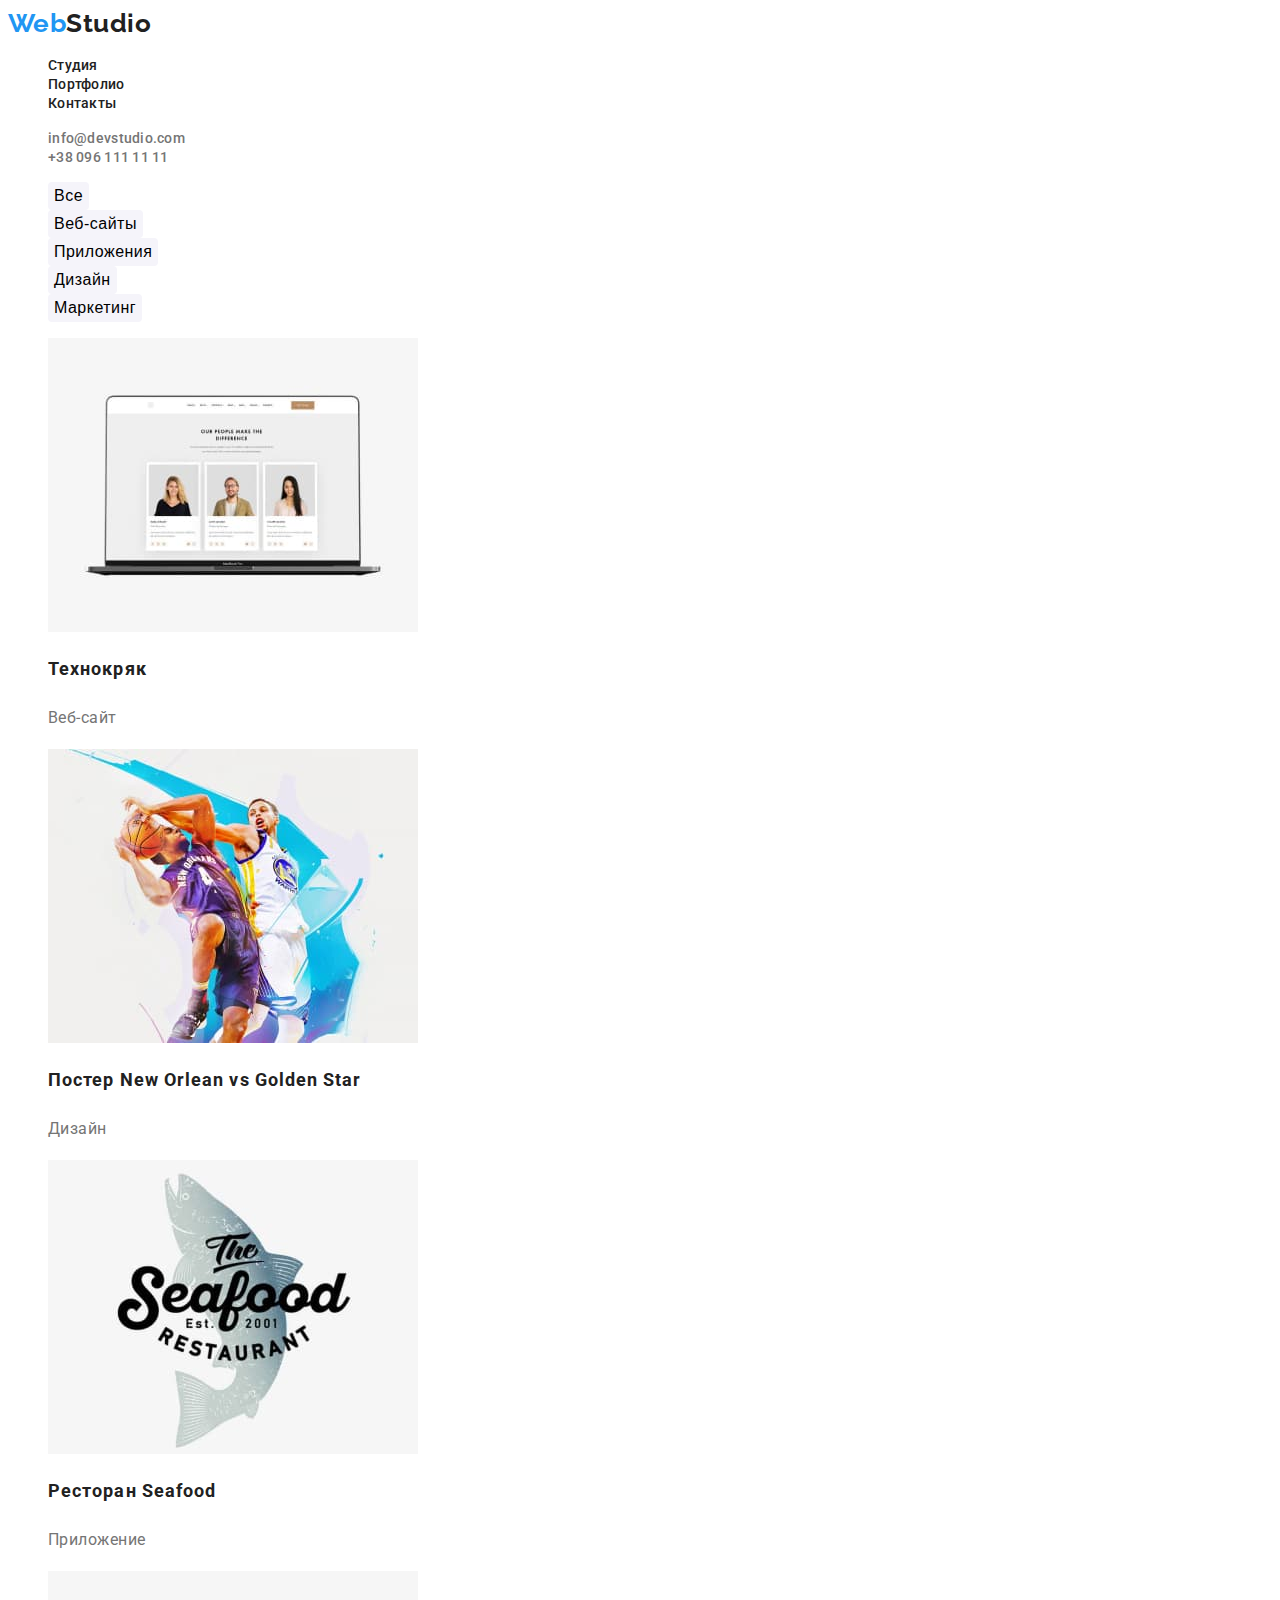
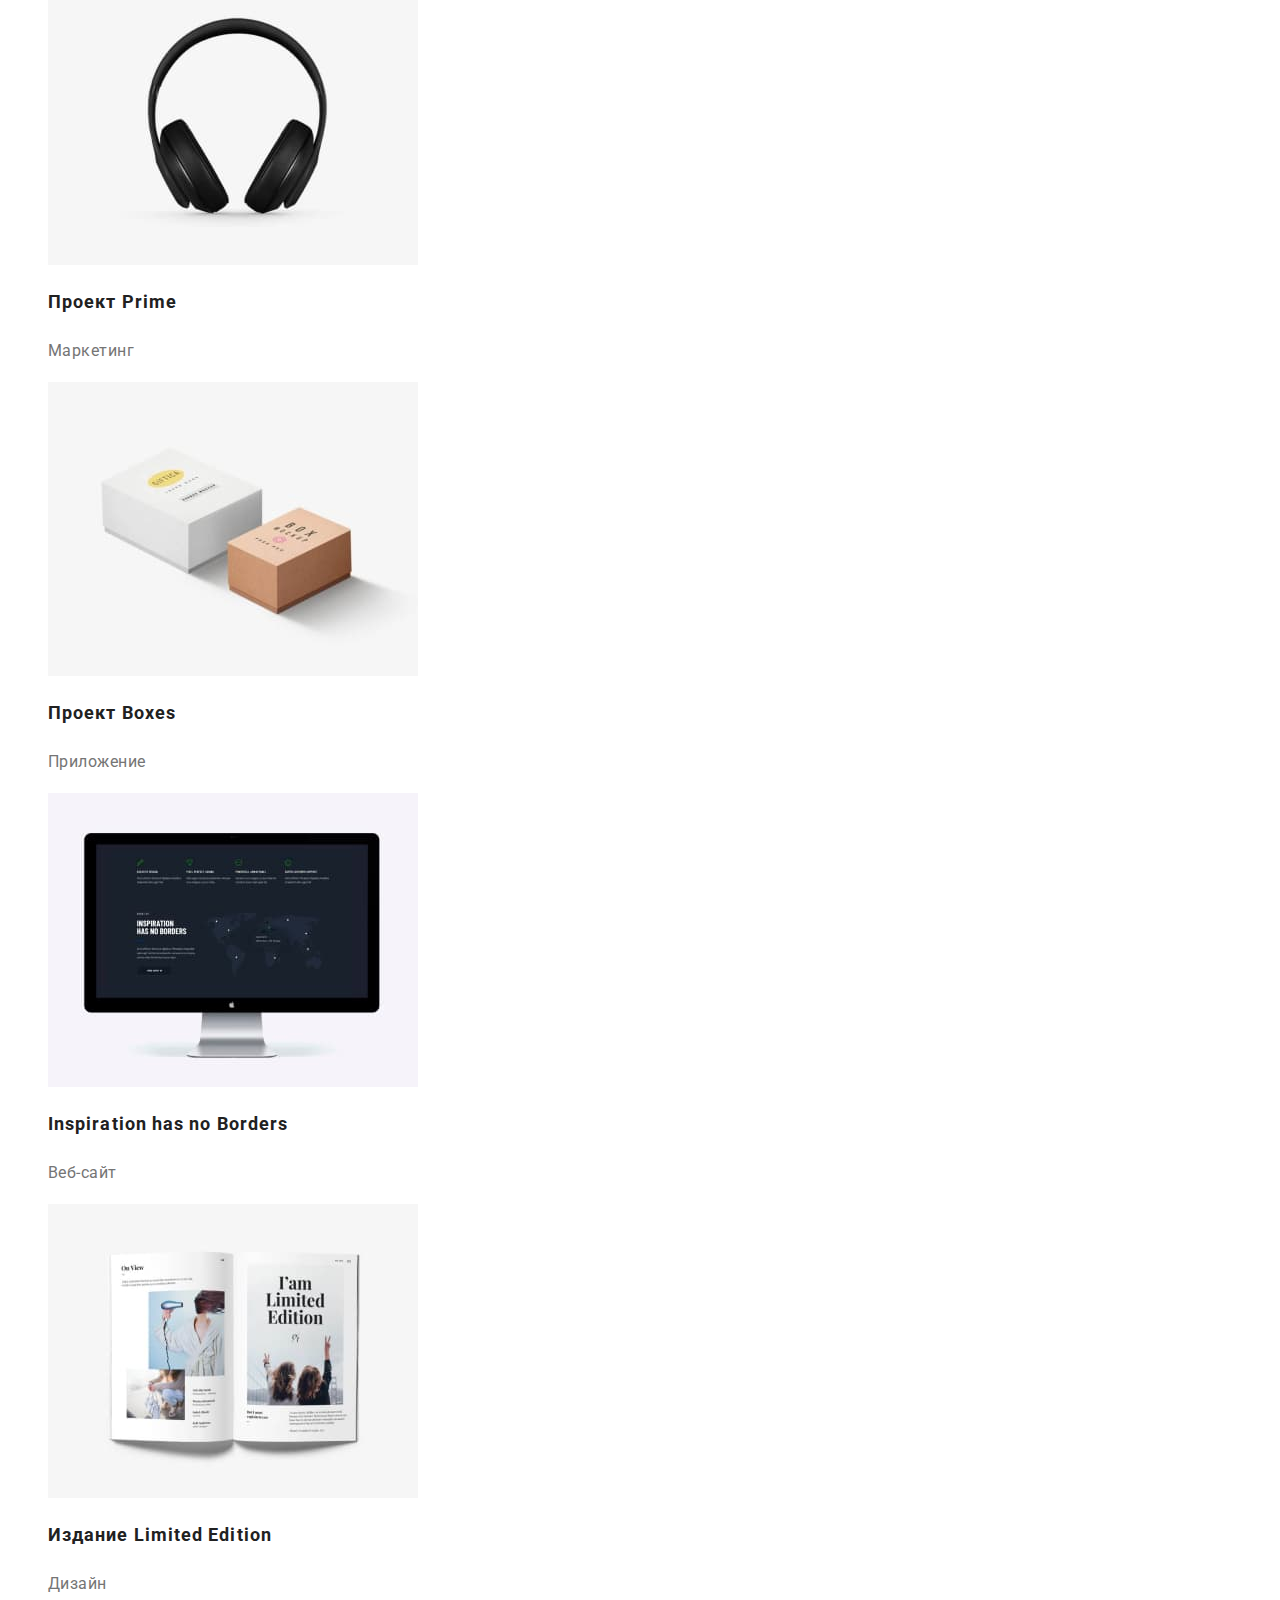
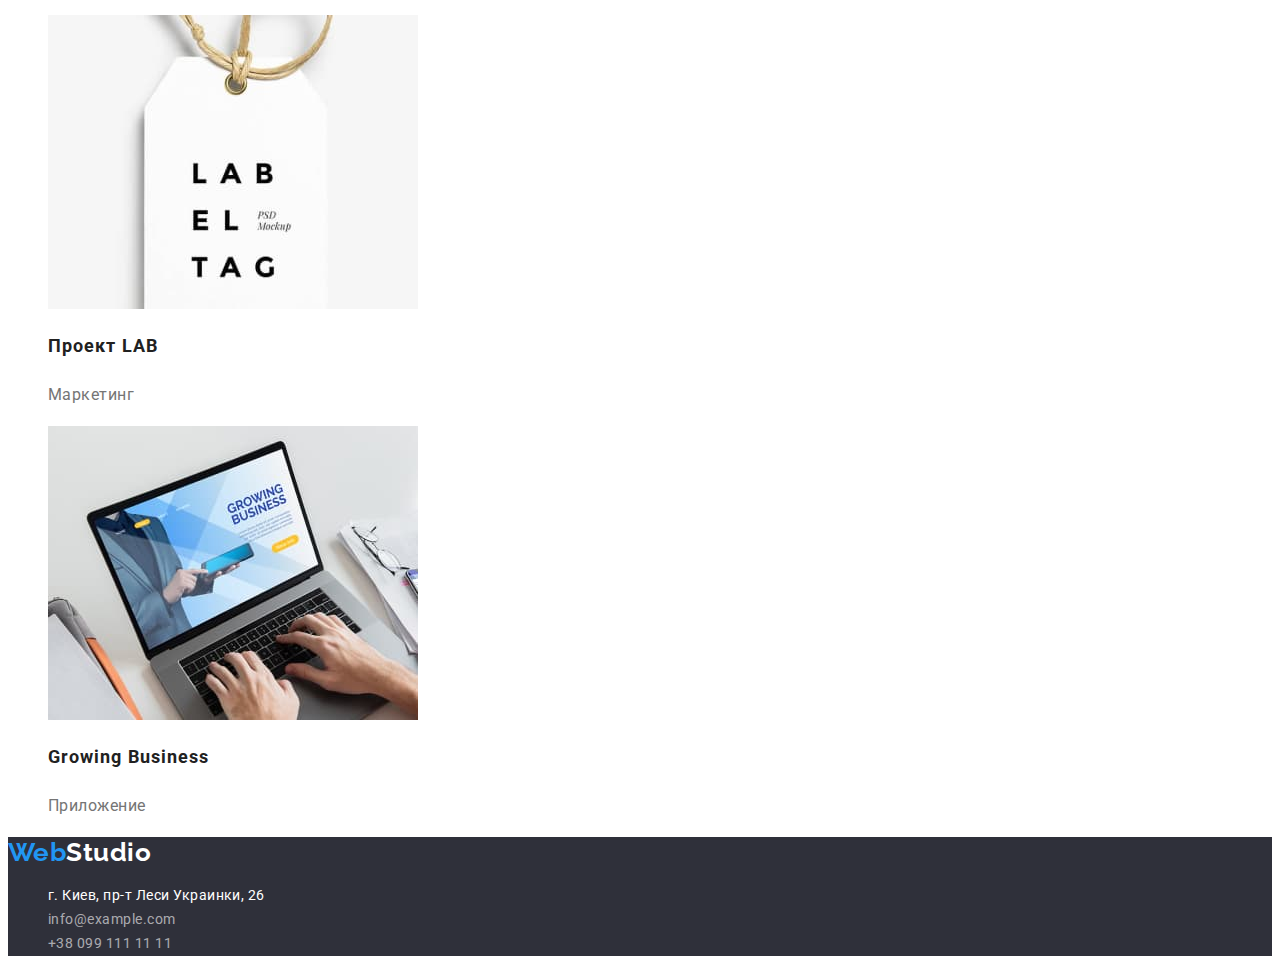
==== portfolio.html @ 59f076fa "Copying hw2" ====
<!DOCTYPE html>
<html lang="ru">
<head>
    <meta charset="UTF-8">
    <meta http-equiv="X-UA-Compatible" content="IE=edge">
    <meta name="viewport" content="width=device-width, initial-scale=1.0">
    <title>Портфолио</title>
    <link rel="stylesheet" href="./css/styles.css" />
    <link href="https://fonts.googleapis.com/css2?family=Raleway:wght@700&family=Roboto:wght@400;500;700&display=swap"
        rel="stylesheet">
</head>
<body>
    <!-- Шапка сайта -->
        <header class="header">
            <nav class="header-navigation">
                <a class="link" lang="en" href="./index.html"><span class="logo">Web</span><span
                        class="logo-black">Studio</span></a>
                <ul class="header-list list">
                    <li>
                        <a class="header-link link" href="./index.html">Студия</a>
                    </li>
                    <li>
                        <a class="header-link link" href="./portfolio.html">Портфолио</a>
                    </li>
                    <li>
                        <a class="header-link link" href="">Контакты</a>
                    </li>
                </ul>
            </nav>
            <ul>
                <li class="list">
                    <a class="header-contacts-link link" href="mailto:info@devstudio.com">info@devstudio.com</a>
                </li>
                <li class="list">
                    <a class="header-contacts-link link" href="tel:+380961111111">+38 096 111 11 11</a>
                </li>
            </ul>
        </header>
    <main>
        <section>
            <!-- Фильтр-кнопки -->
            <ul class="btn-list list">
                <li>
                    <button class="btn-all" type="button">Все</button>
                </li>
                <li>
                    <button class="btn-web" type="button">Веб-сайты</button>
                </li>
                <li>
                    <button class="btn-app" type="button">Приложения</button>
                </li>
                <li>
                    <button class="btn-design" type="button">Дизайн</button>
                </li>
                <li>
                    <button class="btn-marketing" type="button">Маркетинг</button>
                </li>
            </ul>

            <!-- Проекты -->
            <h1 hidden>Проекты</h1>
            <ul class="projects-list list">
                <li>
                    <a class="projects-list-link" href="">
                        <img src="./images/portfolio-1.jpg" alt="Технокряк" width="370">
                        <h2 class="projects-list-name">Технокряк</h2>
                        <p class="projects-list-product">Веб-сайт</p>
                    </a>
                </li>
                <li>
                    <a class="projects-list-link" href="">
                        <img src="./images/portfolio-2.jpg" alt="Постер" width="370">
                        <h2 class="projects-list-name">Постер <span lang="en">New Orlean vs Golden Star</span></h2>
                        <p class="projects-list-product">Дизайн</p>
                    </a>
                </li>
                <li>
                    <a class="projects-list-link" href="">
                        <img src="./images/portfolio-3.jpg" alt="Ресторан" width="370">
                        <h2 class="projects-list-name">Ресторан <span lang="en">Seafood</span></h2>
                        <p class="projects-list-product">Приложение</p>
                    </a>
                </li>
                <li>
                    <a class="projects-list-link" href="">
                        <img src="./images/portfolio-4.jpg" alt="Проект Прайм" width="370">
                        <h2 class="projects-list-name">Проект <span lang="en">Prime</span></h2>
                        <p class="projects-list-product">Маркетинг</p>
                    </a>
                </li>
                <li>
                    <a class="projects-list-link" href="">
                        <img src="./images/portfolio-5.jpg" alt="Проект Boxes" width="370">
                        <h2 class="projects-list-name">Проект <span lang="en">Boxes</span></h2>
                        <p class="projects-list-product">Приложение</p>
                    </a>
                </li>
                <li>
                    <a class="projects-list-link" href="">
                        <img src="./images/portfolio-6.jpg" alt="Вдохновение без границ" width="370">
                        <h2 class="projects-list-name" lang="en">Inspiration has no Borders</h2>
                        <p class="projects-list-product">Веб-сайт</p>
                    </a>
                </li>
                <li>
                    <a class="projects-list-link" href="">
                        <img src="./images/portfolio-7.jpg" alt="Издание" width="370">
                        <h2 class="projects-list-name">Издание <span lang="en">Limited Edition</span></h2>
                        <p class="projects-list-product">Дизайн</p>
                    </a>
                </li>
                <li>
                    <a class="projects-list-link" href="">
                    <img src="./images/portfolio-8.jpg" alt="" width="370">
                    <h2 class="projects-list-name">Проект <span lang="en">LAB</span></h2>
                    <p class="projects-list-product">Маркетинг</p>
                </a>
            </li>
                <li>
                    <a class="projects-list-link" href="">
                        <img src="./images/portfolio-9.jpg" alt="" width="370">
                        <h2 class="projects-list-name" lang="en">Growing Business</h2>
                        <p class="projects-list-product">Приложение</p>
                    </a>
                </li>
            </ul>
        </section>

    </main>
    <!-- Футер -->
    <footer class="footer-section">
        <address>
            <a class="link" lang="en" href="./index.html"><span class="logo">Web</span><span
                    class="logo-white">Studio</span></a>
            <ul class="footer-list list">
                <li><a class="footer-adress link" href="">г. Киев, пр-т Леси Украинки, 26</a></li>
                <li><a class="footer-contacts link" href="mailto:info@example.com">info@example.com</a></li>
                <li><a class="footer-contacts link" href="tel:+380991111111">+38 099 111 11 11</a></li>
            </ul>
        </address>
    </footer>

</body>
</html>
---- css/styles.css ----
:root {
  --primary-text-color: #212121;
  --secondary-text-color: #757575;
  --primary-white-color: #ffffff;
  --accent-color: #2196f3;
  --background-color: #2f303a;
  --background-secondary-color: #F5F4FA;
}

body {
  font-family: Roboto, sans-serif; Raleway, sans-serif;
  background-color: var(--primary-white-color);
  letter-spacing: 0.03em;
}

/* Шапка сайта */

.header-link {
  font-style: normal;
  font-weight: 500;
  font-size: 14px;
  line-height: 1.14;
  letter-spacing: 0.02em;
  color: var(--primary-text-color);
}

/* Логотип */
.logo {
  font-family: Raleway;
  font-style: normal;
  font-weight: bold;
  font-size: 26px;
  line-height: 1.19;
    color: var(--accent-color);
}

.logo-black {
  font-family: Raleway;
  font-style: normal;
  font-weight: bold;
  font-size: 26px;
  line-height: 1.19;
    color: var(--primary-text-color);
}
.logo-white {
font-family: Raleway;
font-style: normal;
font-weight: bold;
font-size: 26px;
line-height: 1.19;
color: var(--primary-white-color)
}

.logo-black:hover,
.logo-black:focus,
.logo-white:hover,
.logo-white:focus {
  color: var(--accent-color);
}

.list {
  list-style: none;
}

.link {
  text-decoration: none;
}

.header-contacts-link {
  font-family: Roboto;
  font-style: normal;
  font-weight: 500;
  font-size: 14px;
  line-height: 1.14;
  letter-spacing: 0.02em;
  color: var(--secondary-text-color);
}

.header-link:hover {
  color: var(--accent-color);
}

.header-link:focus {
  color: var(--accent-color);
}

/* Герой */
.hero {
  background-color: var(--background-color);
}

.hero-title {
  font-family: Roboto;
  font-style: normal;
  font-weight: 900;
  font-size: 44px;
  line-height: 1.36;
  text-align: center;
  letter-spacing: 0.06em;
  text-transform: uppercase;
  color: var(--primary-white-color);
}

.hero-btn {
  font-family: Roboto;
  font-style: normal;
  font-weight: bold;
  font-size: 16px;
  line-height: 30px;
  display: flex;
  align-items: center;
  text-align: center;
  letter-spacing: 0.06em;
  border-radius: 4px;
  color: var(--primary-white-color);
  background-color: var(--accent-color);
  cursor: pointer;
  border: none;
}

/* Преимущества */
.features-title {
font-weight: bold;
font-size: 14px;
line-height: 1.14;
text-transform: uppercase;
color: var(--primary-text-color);
}

.features-text {
font-size: 14px;
line-height: 1.71;
color: var(--secondary-text-color);
}

/* Услуги */
.services-title {
font-weight: bold;
font-size: 36px;
line-height: 1.17;
text-align: center;
color: var(--primary-text-color);
}

/* Команда */
.team-section {
  background-color: var(--background-secondary-color)
}

.team-title {
font-weight: bold;
font-size: 36px;
line-height: 1.16x;
color: var(--primary-text-color);
}

.team-name {
font-style: normal;
font-weight: 500;
font-size: 16px;
line-height: 1.19;
text-align: center;
color: var(--primary-text-color);
}

.team-position {
font-weight: normal;
font-size: 16px;
line-height: 1.19;
text-align: center;
color: var(--secondary-text-color);
}

/* Футер */
.footer-section {
  background-color: var(--background-color);
}
.footer-adress {
font-style: normal;
font-size: 14px;
line-height: 1.71;
color: var(--primary-white-color);
}

.footer-contacts {
font-style: normal;
font-size: 14px;
line-height: 1.71;
color: rgba(255, 255, 255, 0.6);
}

/* ----------------------Страница Портфолио------------------ */

/* Фильтр-кнопки */
.btn-all,
.btn-web,
.btn-app,
.btn-design,
.btn-marketing {
font-style: normal;
font-weight: 500;
font-size: 16px;
line-height: 26px;
text-align: center;
letter-spacing: 0.03em;
border-radius: 4px;
color: -var(--primary-text-color);
background-color: var(--background-secondary-color);
border: none;
cursor: pointer;
}

.btn-all:hover,
.btn-all:focus,
.btn-web:hover,
.btn-web:focus,
.btn-app:hover,
.btn-app:focus,
.btn-design:hover,
.btn-design:focus,
.btn-marketing:hover,
.btn-marketing:focus {
  color: var(--primary-white-color);
  background-color: var(--accent-color);
}

/* Проекты */
.projects-list-link {
  text-decoration: none;
}

.projects-list-name {
font-style: normal;
font-weight: bold;
font-size: 18px;
line-height: 2;
letter-spacing: 0.06em;
color: var(--primary-text-color);
}

.projects-list-product {
font-style: normal;
font-weight: normal;
font-size: 16px;
line-height: 1.88;
letter-spacing: 0.03em;
color: var(--secondary-text-color);
}
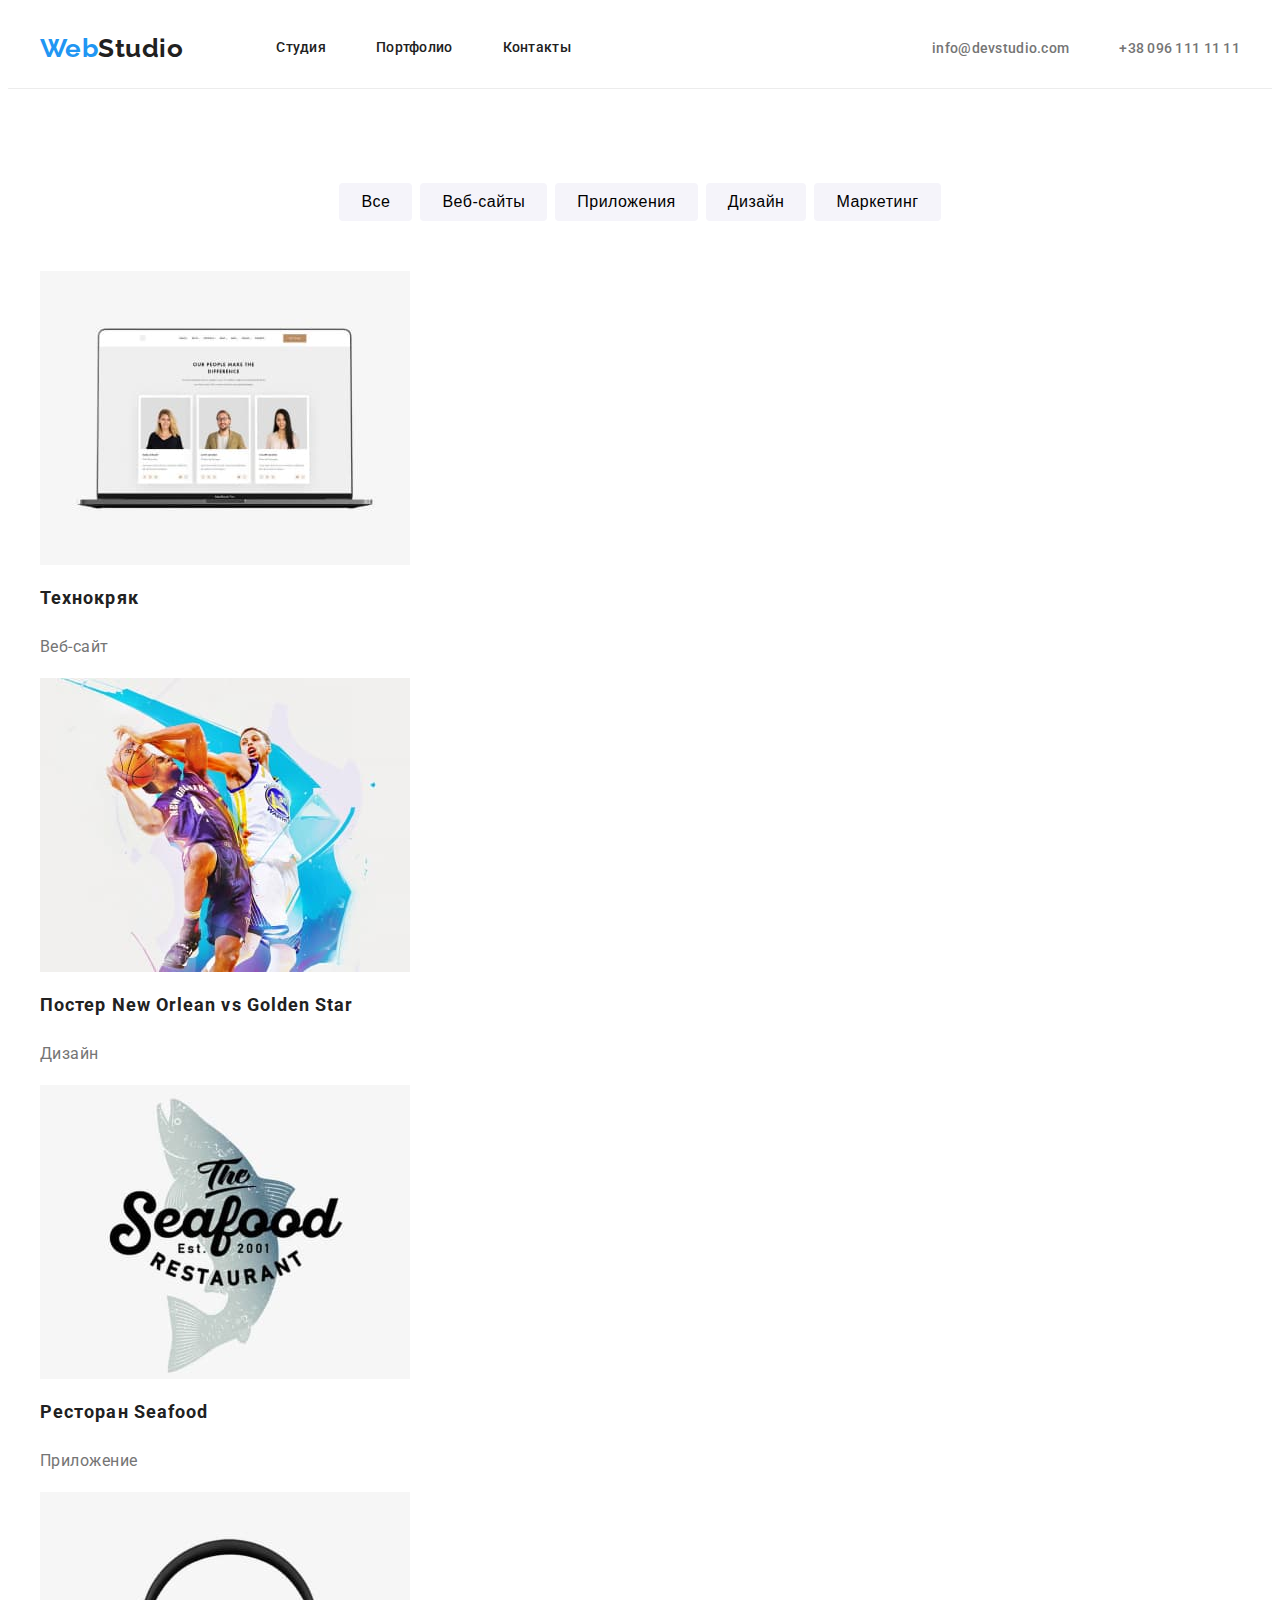
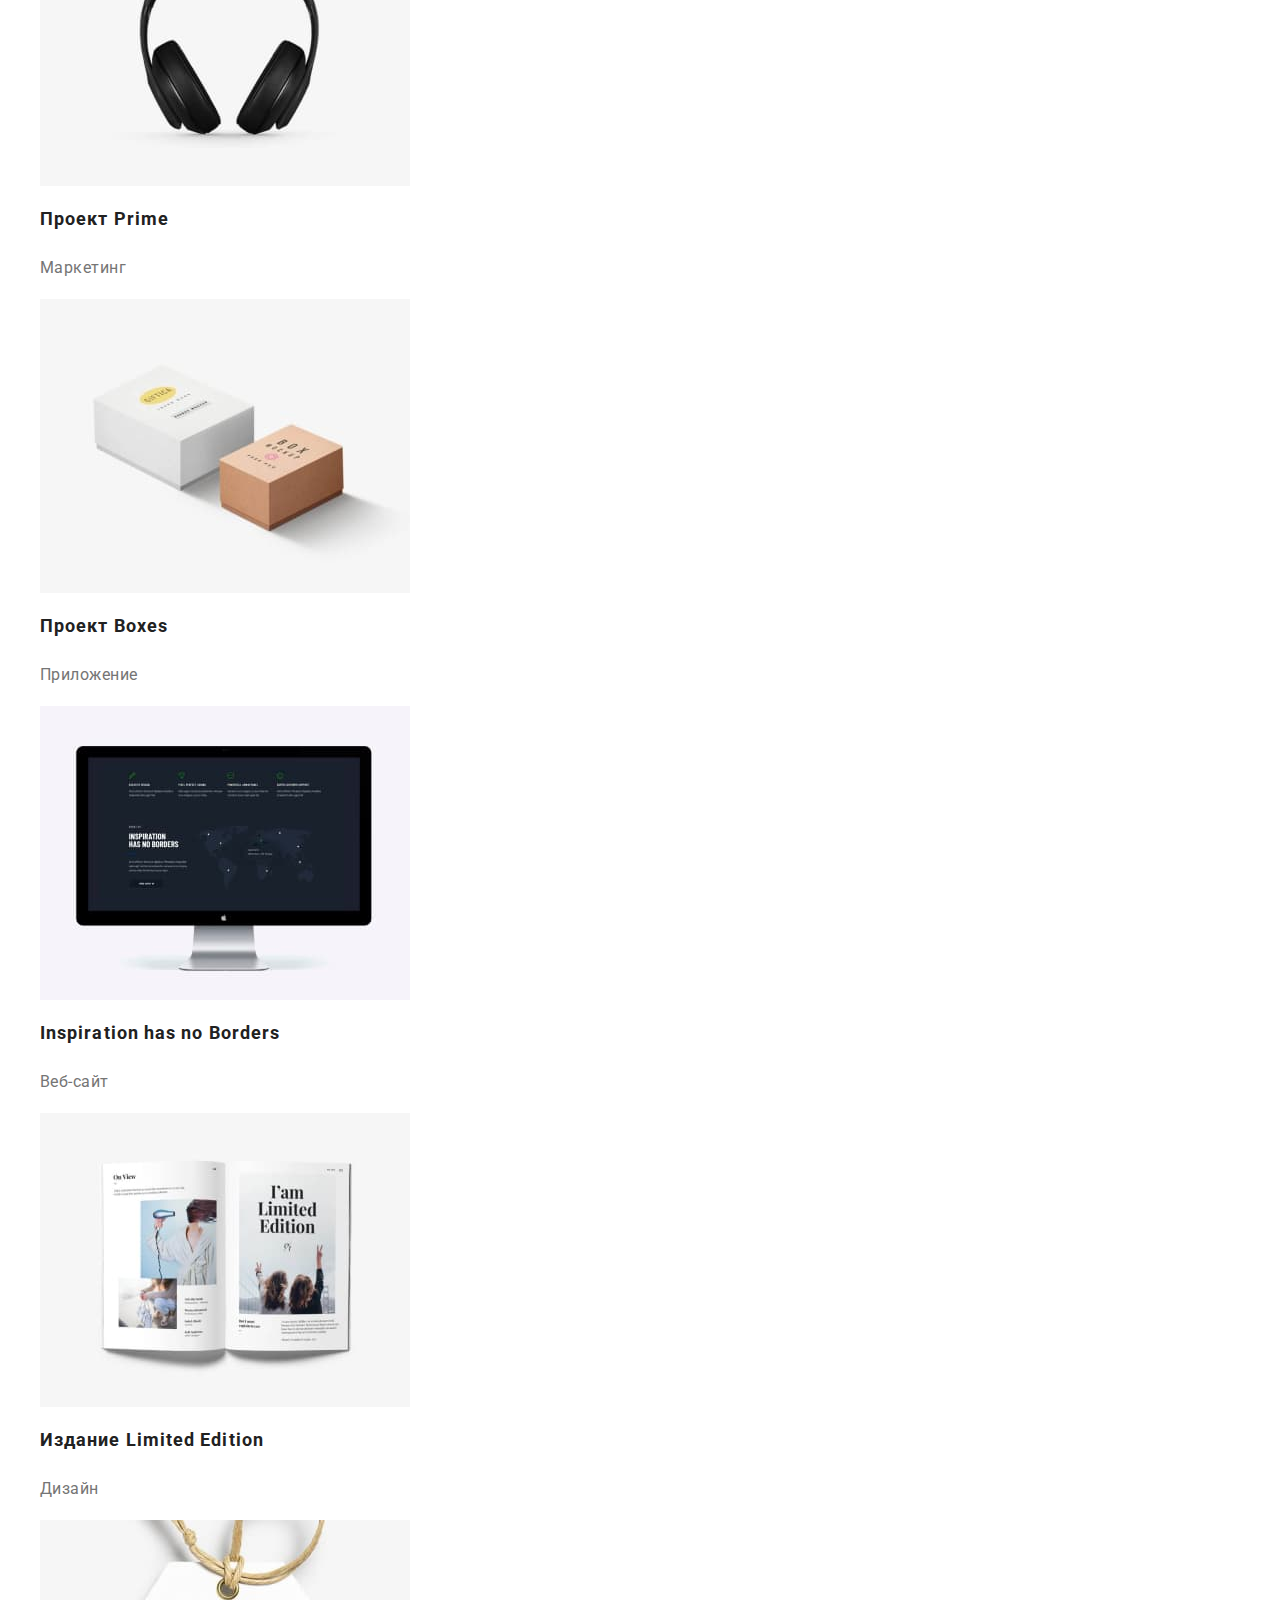
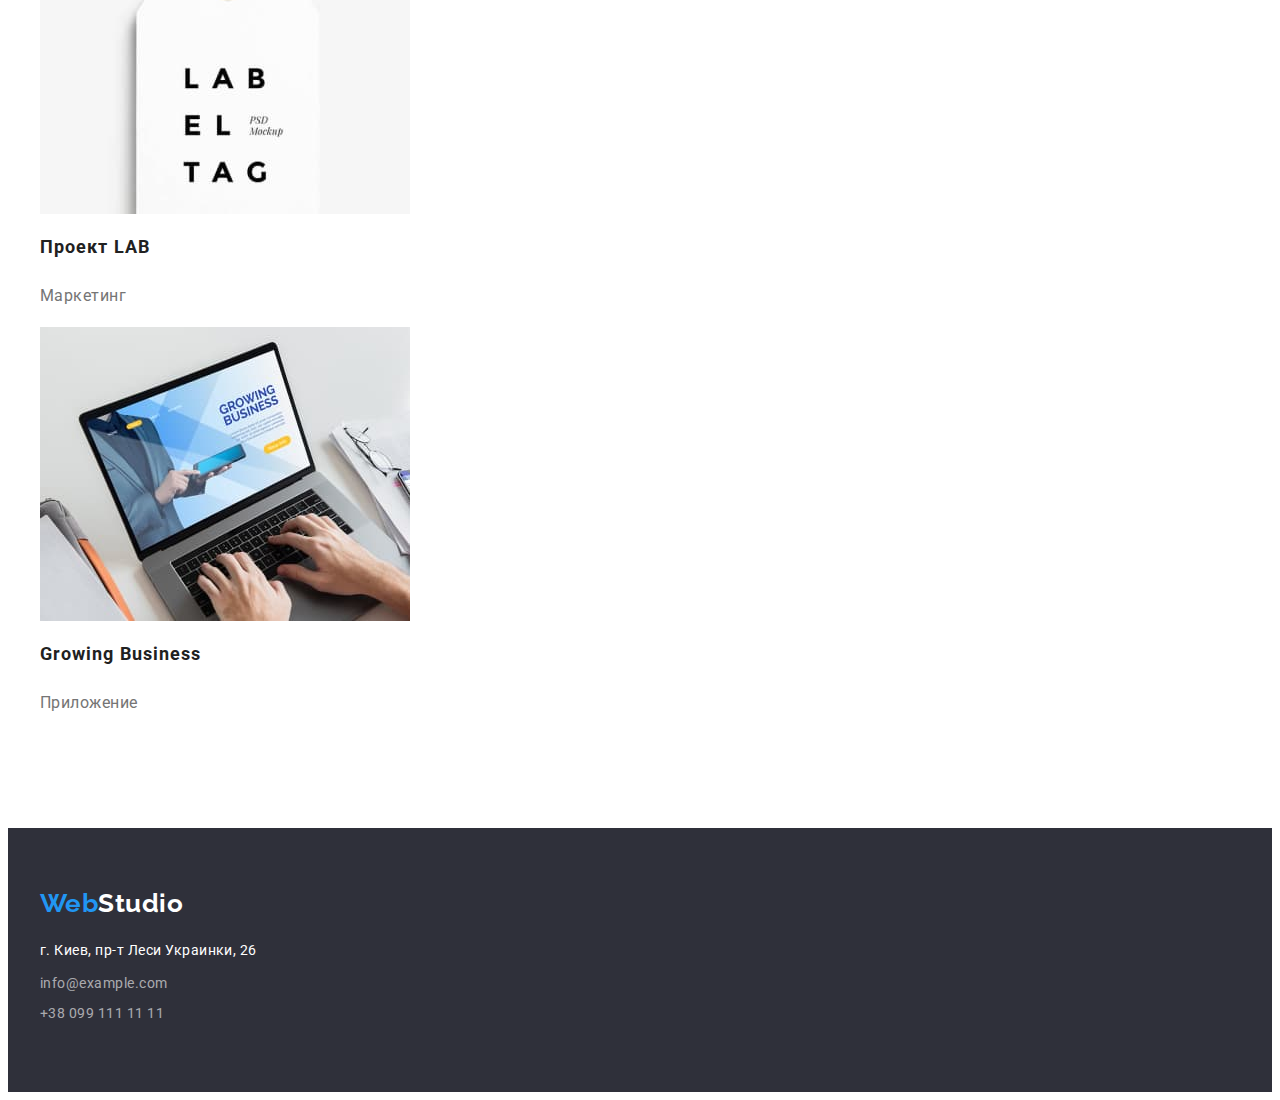
==== commit f776daa6: "btn-done" ====
--- a/portfolio.html
+++ b/portfolio.html
@@ -5,57 +5,69 @@
     <meta http-equiv="X-UA-Compatible" content="IE=edge">
     <meta name="viewport" content="width=device-width, initial-scale=1.0">
     <title>Портфолио</title>
-    <link rel="stylesheet" href="./css/styles.css" />
     <link href="https://fonts.googleapis.com/css2?family=Raleway:wght@700&family=Roboto:wght@400;500;700&display=swap"
         rel="stylesheet">
+    <link rel="stylesheet" href="https://cdnjs.cloudflare.com/ajax/libs/modern-normalize/1.1.0/modern-normalize.min.css"
+        integrity="sha512-wpPYUAdjBVSE4KJnH1VR1HeZfpl1ub8YT/NKx4PuQ5NmX2tKuGu6U/JRp5y+Y8XG2tV+wKQpNHVUX03MfMFn9Q=="
+        crossorigin="anonymous" referrerpolicy="no-referrer" />
+    <link rel="stylesheet" href="./css/styles.css" />
 </head>
 <body>
+
     <!-- Шапка сайта -->
+
         <header class="header">
-            <nav class="header-navigation">
-                <a class="link" lang="en" href="./index.html"><span class="logo">Web</span><span
-                        class="logo-black">Studio</span></a>
-                <ul class="header-list list">
-                    <li>
-                        <a class="header-link link" href="./index.html">Студия</a>
+            <div class="container header-container">
+                <nav class="header-navigation">
+                    <a class="link" lang="en" href="./index.html"><span class="logo">Web</span><span
+                            class="logo-black">Studio</span></a>
+                    <ul class="header-list list">
+                        <li class="header-item">
+                            <a class="header-link link" href="./index.html">Студия</a>
+                        </li>
+                        <li class="header-item">
+                            <a class="header-link link" href="./portfolio.html">Портфолио</a>
+                        </li>
+                        <li class="header-item">
+                            <a class="header-link link" href="">Контакты</a>
+                        </li>
+                    </ul>
+                </nav>
+                <ul class="header-contacts-container">
+                    <li class="header-contacts-item list">
+                        <a class="header-contacts-link link" href="mailto:info@devstudio.com">info@devstudio.com</a>
                     </li>
-                    <li>
-                        <a class="header-link link" href="./portfolio.html">Портфолио</a>
-                    </li>
-                    <li>
-                        <a class="header-link link" href="">Контакты</a>
+                    <li class="header-contacts-item list">
+                        <a class="header-contacts-link link" href="tel:+380961111111">+38 096 111 11 11</a>
                     </li>
                 </ul>
-            </nav>
-            <ul>
-                <li class="list">
-                    <a class="header-contacts-link link" href="mailto:info@devstudio.com">info@devstudio.com</a>
-                </li>
-                <li class="list">
-                    <a class="header-contacts-link link" href="tel:+380961111111">+38 096 111 11 11</a>
-                </li>
-            </ul>
+            </div>
         </header>
+
     <main>
         <section>
+
             <!-- Фильтр-кнопки -->
+
+            <div class="container btn-projects-section">
             <ul class="btn-list list">
-                <li>
+                <li class="btn-item">
                     <button class="btn-all" type="button">Все</button>
                 </li>
-                <li>
+                <li class="btn-item">
                     <button class="btn-web" type="button">Веб-сайты</button>
                 </li>
-                <li>
+                <li class="btn-item">
                     <button class="btn-app" type="button">Приложения</button>
                 </li>
-                <li>
+                <li class="btn-item">
                     <button class="btn-design" type="button">Дизайн</button>
                 </li>
-                <li>
+                <li class="btn-item">
                     <button class="btn-marketing" type="button">Маркетинг</button>
                 </li>
             </ul>
+            
 
             <!-- Проекты -->
             <h1 hidden>Проекты</h1>
@@ -124,21 +136,29 @@
                     </a>
                 </li>
             </ul>
+
+            </div>
         </section>
 
     </main>
-    <!-- Футер -->
-    <footer class="footer-section">
-        <address>
-            <a class="link" lang="en" href="./index.html"><span class="logo">Web</span><span
-                    class="logo-white">Studio</span></a>
+
+<!-- Футер -->
+
+<footer class="footer-section">
+    <address>
+        <div class="container">
+            <div class="footer-logo">
+                <a class="link" lang="en" href="./index.html"><span class="logo">Web</span><span
+                        class="logo-white">Studio</span></a>
+            </div>
             <ul class="footer-list list">
                 <li><a class="footer-adress link" href="">г. Киев, пр-т Леси Украинки, 26</a></li>
                 <li><a class="footer-contacts link" href="mailto:info@example.com">info@example.com</a></li>
                 <li><a class="footer-contacts link" href="tel:+380991111111">+38 099 111 11 11</a></li>
             </ul>
-        </address>
-    </footer>
+        </div>
+    </address>
+</footer>
 
 </body>
 </html>--- a/css/styles.css
+++ b/css/styles.css
@@ -5,6 +5,27 @@
   --accent-color: #2196f3;
   --background-color: #2f303a;
   --background-secondary-color: #F5F4FA;
+  --card-set-gap: 30px;
+}
+
+
+/* ------------------Утилиты-------------------- */
+
+p,
+h1,
+h2,
+h3,
+{
+  margin: 0;
+}
+
+ul {
+    margin: 0;
+    padding-left: 0;
+}
+
+img {
+    display: block;
 }
 
 body {
@@ -13,19 +34,84 @@
   letter-spacing: 0.03em;
 }
 
-/* Шапка сайта */
+
+.container {
+  width: 1200px;
+  margin: 0 auto;
+  padding-left: 15px;
+  padding-right: 15px;
+  }
+
+
+
+/* --------------------------Шапка сайта----------------------- */
+
+.header {
+  border-bottom-width: 1px;
+  border-bottom-style: solid;
+  border-block-color: #ECECEC;
+}
+
+.header-container {
+  display: flex;
+  align-items: center;
+}
+
+
+.header-list {
+  display: flex;
+  align-items: center;
+}
+
+.header-item:not(:last-child) {
+margin-right: 50px;
+}
+
+.header-navigation {
+  display: flex;
+  align-items: center;
+}
+
+
+.header-contacts-container {
+  display: flex;
+    margin-left: auto;
+  }
+
+.header-contacts-item:not(:last-child) {
+margin-right: 50px;
+}
+
+
 
 .header-link {
+  display: block;
   font-style: normal;
   font-weight: 500;
   font-size: 14px;
   line-height: 1.14;
   letter-spacing: 0.02em;
   color: var(--primary-text-color);
-}
+  padding-top: 32px;
+  padding-bottom: 32px;
+}
+
+.header-contacts-link {
+  font-family: Roboto;
+  font-style: normal;
+  font-weight: 500;
+  font-size: 14px;
+  line-height: 1.14;
+  letter-spacing: 0.02em;
+  color: var(--secondary-text-color);
+}
+
+
 
 /* Логотип */
+
 .logo {
+  
   font-family: Raleway;
   font-style: normal;
   font-weight: bold;
@@ -35,6 +121,7 @@
 }
 
 .logo-black {
+  margin-right: 93px;
   font-family: Raleway;
   font-style: normal;
   font-weight: bold;
@@ -66,15 +153,6 @@
   text-decoration: none;
 }
 
-.header-contacts-link {
-  font-family: Roboto;
-  font-style: normal;
-  font-weight: 500;
-  font-size: 14px;
-  line-height: 1.14;
-  letter-spacing: 0.02em;
-  color: var(--secondary-text-color);
-}
 
 .header-link:hover {
   color: var(--accent-color);
@@ -84,9 +162,21 @@
   color: var(--accent-color);
 }
 
-/* Герой */
+
+/* ----------------------Герой--------------------- */
+
 .hero {
+  display: flex;
   background-color: var(--background-color);
+  height: 600px;
+  align-items: center;
+}
+
+.hero-container {
+ text-align: center;
+ padding: 200px 0;
+ max-width: 696px;
+
 }
 
 .hero-title {
@@ -99,6 +189,8 @@
   letter-spacing: 0.06em;
   text-transform: uppercase;
   color: var(--primary-white-color);
+  margin-top: 0;
+  margin-bottom: 30px;
 }
 
 .hero-btn {
@@ -116,10 +208,27 @@
   background-color: var(--accent-color);
   cursor: pointer;
   border: none;
-}
-
-/* Преимущества */
+  display: inline-block;
+  min-width: 200px;
+  padding: 10px 32px;
+
+}
+
+
+/* -------------------Преимущества---------------- */
+
+.features-section {
+padding-top: 94px;
+padding-bottom: 94px;
+}
+
+.features-list {
+  display: flex;
+}
+
 .features-title {
+margin-top: 0;
+margin-bottom: 10px;
 font-weight: bold;
 font-size: 14px;
 line-height: 1.14;
@@ -128,33 +237,97 @@
 }
 
 .features-text {
+margin-top: 0;
+margin-bottom: 0;
 font-size: 14px;
 line-height: 1.71;
 color: var(--secondary-text-color);
 }
 
+.features-list > .features-list-container {
+flex-basis: calc(100% / 4 - var(--card-set-gap));
+margin-right: var(--card-set-gap);
+}
+
+.features-list-container:not(:nth-last-child) {
+  margin-right: var(--card-set-gap);
+}
+
 /* Услуги */
-.services-title {
+
+img {
+  display: block;
+  max-width: 100%;
+  height: auto;
+}
+
+.services-section {
+  padding-bottom: 94px;
+}
+
+.services-title, 
+.team-title {
+margin-top: 0;
+margin-bottom: 50px;
 font-weight: bold;
 font-size: 36px;
 line-height: 1.17;
 text-align: center;
-color: var(--primary-text-color);
-}
-
-/* Команда */
+}
+
+.services-list {
+  display: flex;
+}
+
+.services-list-item {
+flex-basis: calc(100% / 3) ;  
+}
+
+.services-list-item:not(:last-child) {
+margin-right: var(--card-set-gap);
+}
+
+
+/* ------------------------Команда----------------------- */
+
 .team-section {
-  background-color: var(--background-secondary-color)
-}
-
-.team-title {
+  background-color: var(--background-secondary-color);
+  padding-top: 94px;
+  padding-bottom: 94px;
+}
+
+/* .team-title {
+margin-top: 0;
+margin-bottom: 50px;
 font-weight: bold;
 font-size: 36px;
-line-height: 1.16x;
-color: var(--primary-text-color);
+line-height: 1.17;
+text-align: center;
+} */
+
+.team-list-section {
+display: flex;
+margin-right: calc(-1 * var(--card-set-gap))
+}
+
+.team-list-item {
+  flex-basis: calc(100% / 4 - var(--card-set-gap));
+  margin-right: var(--card-set-gap);
+}
+
+.team-card {
+  background-color: var(--primary-white-color);
+  box-shadow: 0px 1px 3px rgba(0, 0, 0, 0.12), 0px 1px 1px rgba(0, 0, 0, 0.14), 0px 2px 1px rgba(0, 0, 0, 0.2);
+  border-radius: 0px 0px 4px 4px;
+}
+
+.team-card-content {
+  padding: 30px 0;
 }
 
 .team-name {
+margin-top: 0;
+margin-bottom: 10px;  
 font-style: normal;
 font-weight: 500;
 font-size: 16px;
@@ -164,6 +337,8 @@
 }
 
 .team-position {
+margin-top: 0;
+margin-bottom: 0;
 font-weight: normal;
 font-size: 16px;
 line-height: 1.19;
@@ -171,27 +346,57 @@
 color: var(--secondary-text-color);
 }
 
-/* Футер */
+
+/* --------------------Футер-------------------------- */
+
+
 .footer-section {
-  background-color: var(--background-color);
-}
+padding-top: 60px;
+padding-bottom: 60px;
+background-color: var(--background-color);
+}
+
+.footer-logo {
+margin-bottom: 20px;
+}
+
 .footer-adress {
+display: block;
 font-style: normal;
 font-size: 14px;
 line-height: 1.71;
 color: var(--primary-white-color);
+margin-bottom: 9px;
 }
 
 .footer-contacts {
+display: block;
 font-style: normal;
 font-size: 14px;
 line-height: 1.71;
 color: rgba(255, 255, 255, 0.6);
+margin-bottom: 6px;
 }
 
 /* ----------------------Страница Портфолио------------------ */
 
 /* Фильтр-кнопки */
+
+.btn-projects-section {
+  padding-top: 94px;
+  padding-bottom: 94px;
+}
+
+.btn-list {
+  display: flex;
+  justify-content: center;
+  margin-bottom: 50px;
+}
+
+.btn-item:not(:last-child) {
+  margin-right: 8px;
+}
+
 .btn-all,
 .btn-web,
 .btn-app,
@@ -200,7 +405,7 @@
 font-style: normal;
 font-weight: 500;
 font-size: 16px;
-line-height: 26px;
+line-height: 1.63;
 text-align: center;
 letter-spacing: 0.03em;
 border-radius: 4px;
@@ -208,6 +413,8 @@
 background-color: var(--background-secondary-color);
 border: none;
 cursor: pointer;
+padding: 6px 22px;
+min-width: 73px;
 }
 
 .btn-all:hover,
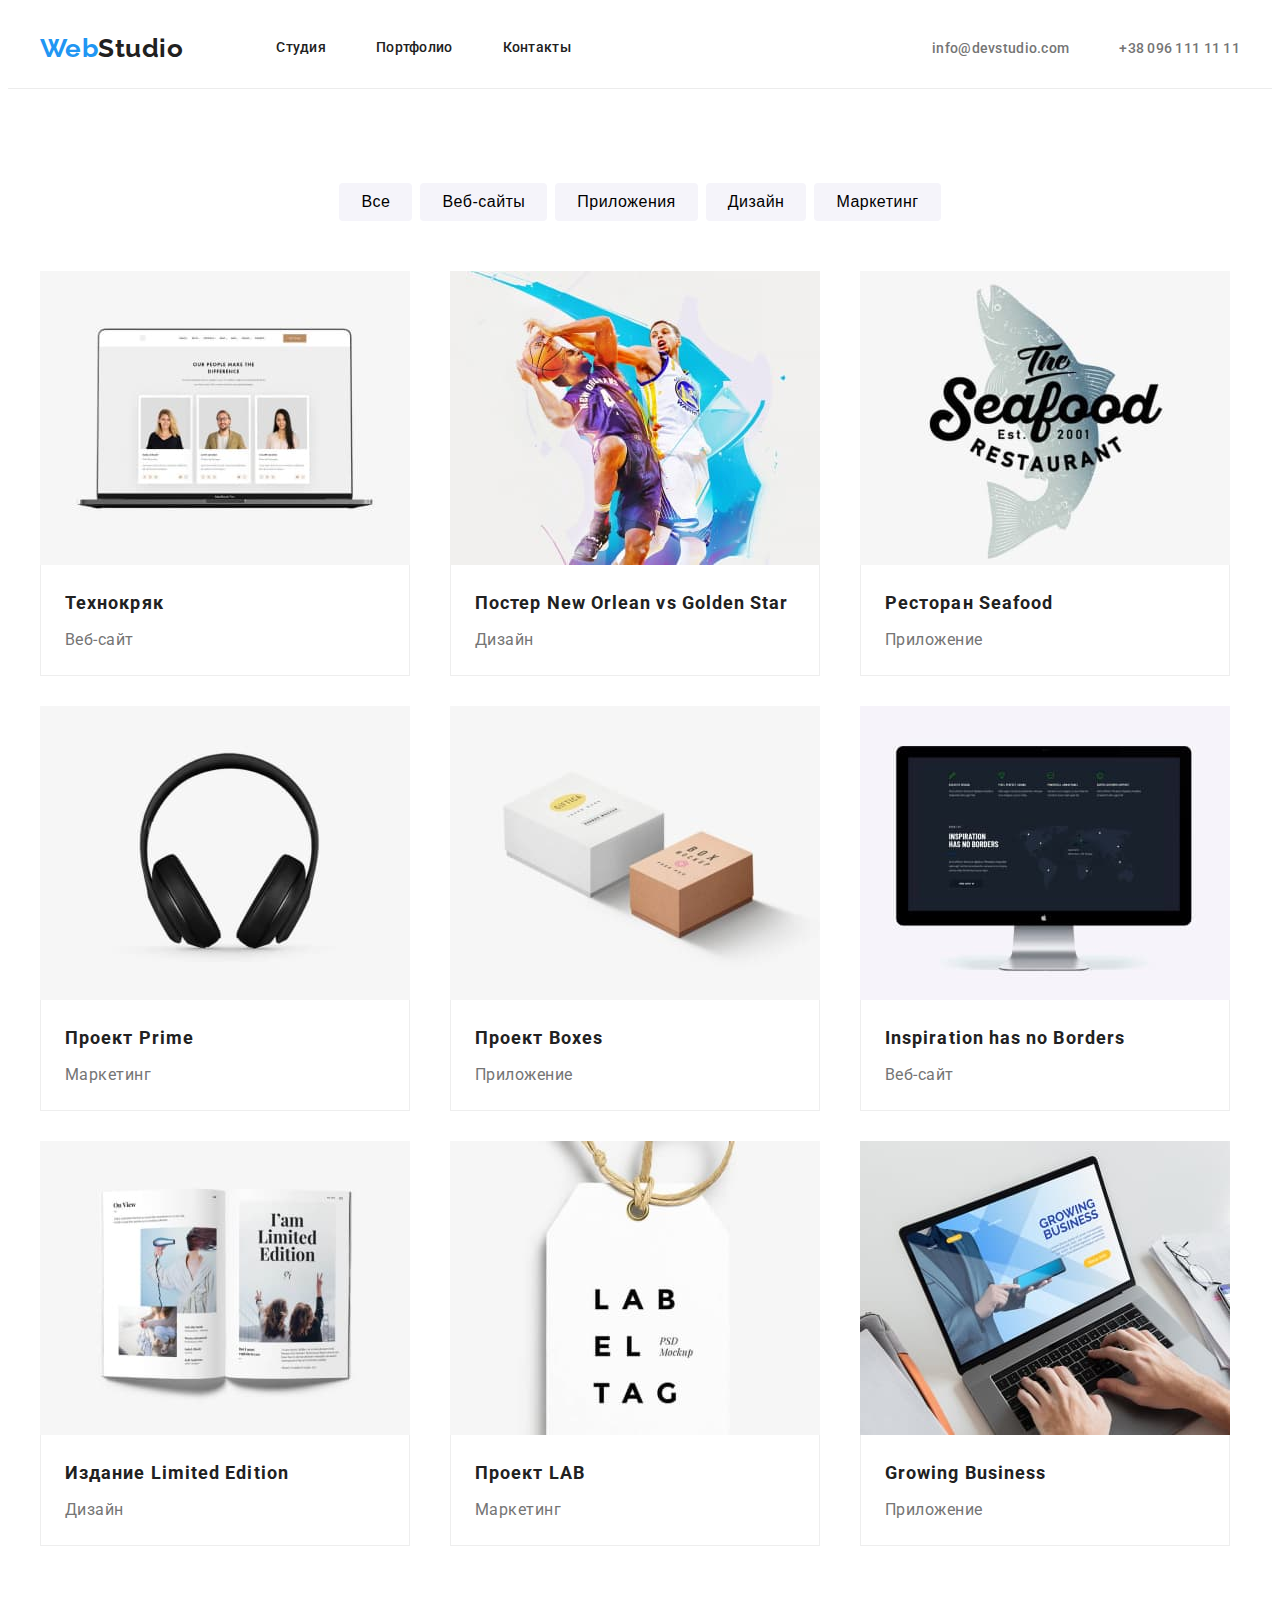
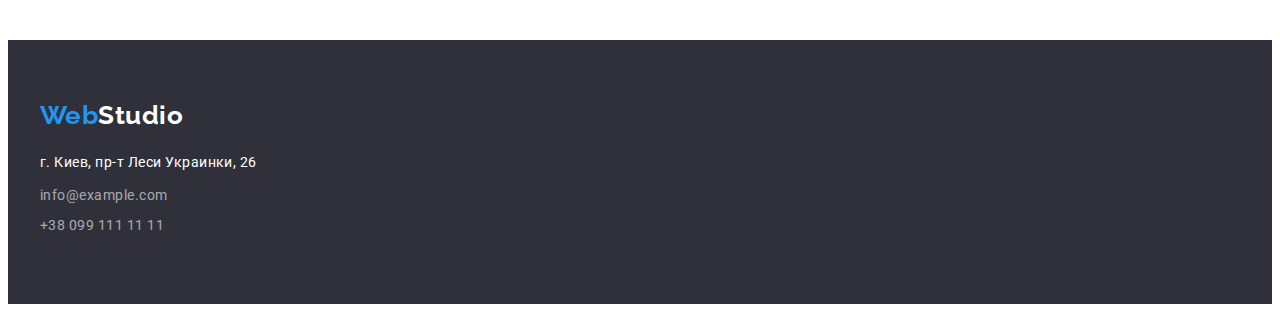
==== commit 425af29c: "projects-cards-done" ====
--- a/portfolio.html
+++ b/portfolio.html
@@ -72,68 +72,104 @@
             <!-- Проекты -->
             <h1 hidden>Проекты</h1>
             <ul class="projects-list list">
-                <li>
+                <li class="projects-item">
+                    <div class="projects-card">
                     <a class="projects-list-link" href="">
                         <img src="./images/portfolio-1.jpg" alt="Технокряк" width="370">
+                        <div class="projects-name">
                         <h2 class="projects-list-name">Технокряк</h2>
                         <p class="projects-list-product">Веб-сайт</p>
-                    </a>
-                </li>
-                <li>
+                    </div>
+                    </a>
+                    </div>
+                </li>
+                <li class="projects-item">
+                    <div class="projects-card">
                     <a class="projects-list-link" href="">
                         <img src="./images/portfolio-2.jpg" alt="Постер" width="370">
+                        <div class="projects-name">
                         <h2 class="projects-list-name">Постер <span lang="en">New Orlean vs Golden Star</span></h2>
                         <p class="projects-list-product">Дизайн</p>
-                    </a>
-                </li>
-                <li>
+                    </div>
+                    </a>
+                    </div>
+                </li>
+                <li class="projects-item">
+                    <div class="projects-card">
                     <a class="projects-list-link" href="">
                         <img src="./images/portfolio-3.jpg" alt="Ресторан" width="370">
+                        <div class="projects-name">
                         <h2 class="projects-list-name">Ресторан <span lang="en">Seafood</span></h2>
                         <p class="projects-list-product">Приложение</p>
-                    </a>
-                </li>
-                <li>
+                    </div>
+                    </a>
+                    </div>
+                </li>
+                <li class="projects-item">
+                    <div class="projects-card">
                     <a class="projects-list-link" href="">
                         <img src="./images/portfolio-4.jpg" alt="Проект Прайм" width="370">
+                        <div class="projects-name">
                         <h2 class="projects-list-name">Проект <span lang="en">Prime</span></h2>
                         <p class="projects-list-product">Маркетинг</p>
-                    </a>
-                </li>
-                <li>
+                    </div>
+                    </a>
+                    </div>
+                </li>
+                <li class="projects-item">
+                    <div class="projects-card">
                     <a class="projects-list-link" href="">
                         <img src="./images/portfolio-5.jpg" alt="Проект Boxes" width="370">
+                        <div class="projects-name">
                         <h2 class="projects-list-name">Проект <span lang="en">Boxes</span></h2>
                         <p class="projects-list-product">Приложение</p>
-                    </a>
-                </li>
-                <li>
+                    </div>
+                    </a>
+                    </div>
+                </li>
+                <li class="projects-item">
+                    <div class="projects-card">
                     <a class="projects-list-link" href="">
                         <img src="./images/portfolio-6.jpg" alt="Вдохновение без границ" width="370">
+                        <div class="projects-name">
                         <h2 class="projects-list-name" lang="en">Inspiration has no Borders</h2>
                         <p class="projects-list-product">Веб-сайт</p>
-                    </a>
-                </li>
-                <li>
+                    </div>
+                    </a>
+                    </div>
+                </li>
+                <li class="projects-item">
+                    <div class="projects-card">
                     <a class="projects-list-link" href="">
                         <img src="./images/portfolio-7.jpg" alt="Издание" width="370">
+                        <div class="projects-name">
                         <h2 class="projects-list-name">Издание <span lang="en">Limited Edition</span></h2>
                         <p class="projects-list-product">Дизайн</p>
-                    </a>
-                </li>
-                <li>
+                    </div>
+                    </a>
+                    </div>
+                </li>
+                <li class="projects-item">
+                    <div class="projects-card">
                     <a class="projects-list-link" href="">
                     <img src="./images/portfolio-8.jpg" alt="" width="370">
+                    <div class="projects-name">
                     <h2 class="projects-list-name">Проект <span lang="en">LAB</span></h2>
                     <p class="projects-list-product">Маркетинг</p>
+                </div>
                 </a>
+                </div>
             </li>
-                <li>
+                <li class="projects-item">
+                    <div class="projects-card">
                     <a class="projects-list-link" href="">
                         <img src="./images/portfolio-9.jpg" alt="" width="370">
+                        <div class="projects-name">
                         <h2 class="projects-list-name" lang="en">Growing Business</h2>
                         <p class="projects-list-product">Приложение</p>
-                    </a>
+                    </div>
+                    </a>
+                    </div>
                 </li>
             </ul>
 
--- a/css/styles.css
+++ b/css/styles.css
@@ -432,11 +432,41 @@
 }
 
 /* Проекты */
+
+.projects-list {
+  display: flex;
+  flex-wrap: wrap;
+  margin-top: calc(-1 * var(--card-set-gap));
+  margin-left: calc(-1 * var(--card-set-gap));
+}
+
+.projects-item {
+  display: flex;
+  flex-basis: calc(100% / 3 - var(--card-set-gap));
+  margin-top: var(--card-set-gap);
+  margin-left: var(--card-set-gap);
+}
+
+.projects-card:hover,
+.projects-card:focus {
+box-shadow: 0px 4px 4px 0px rgba(0, 0, 0, 0.25);
+
+}
+
 .projects-list-link {
   text-decoration: none;
+  display: inline-block;
+}
+
+.projects-name {
+  padding: 20px 24px;
+  border: 1px solid #eeeeee;
+  border-top: none;
 }
 
 .projects-list-name {
+margin-top: 0;
+margin-bottom: 4px;
 font-style: normal;
 font-weight: bold;
 font-size: 18px;
@@ -446,6 +476,7 @@
 }
 
 .projects-list-product {
+margin: 0;
 font-style: normal;
 font-weight: normal;
 font-size: 16px;
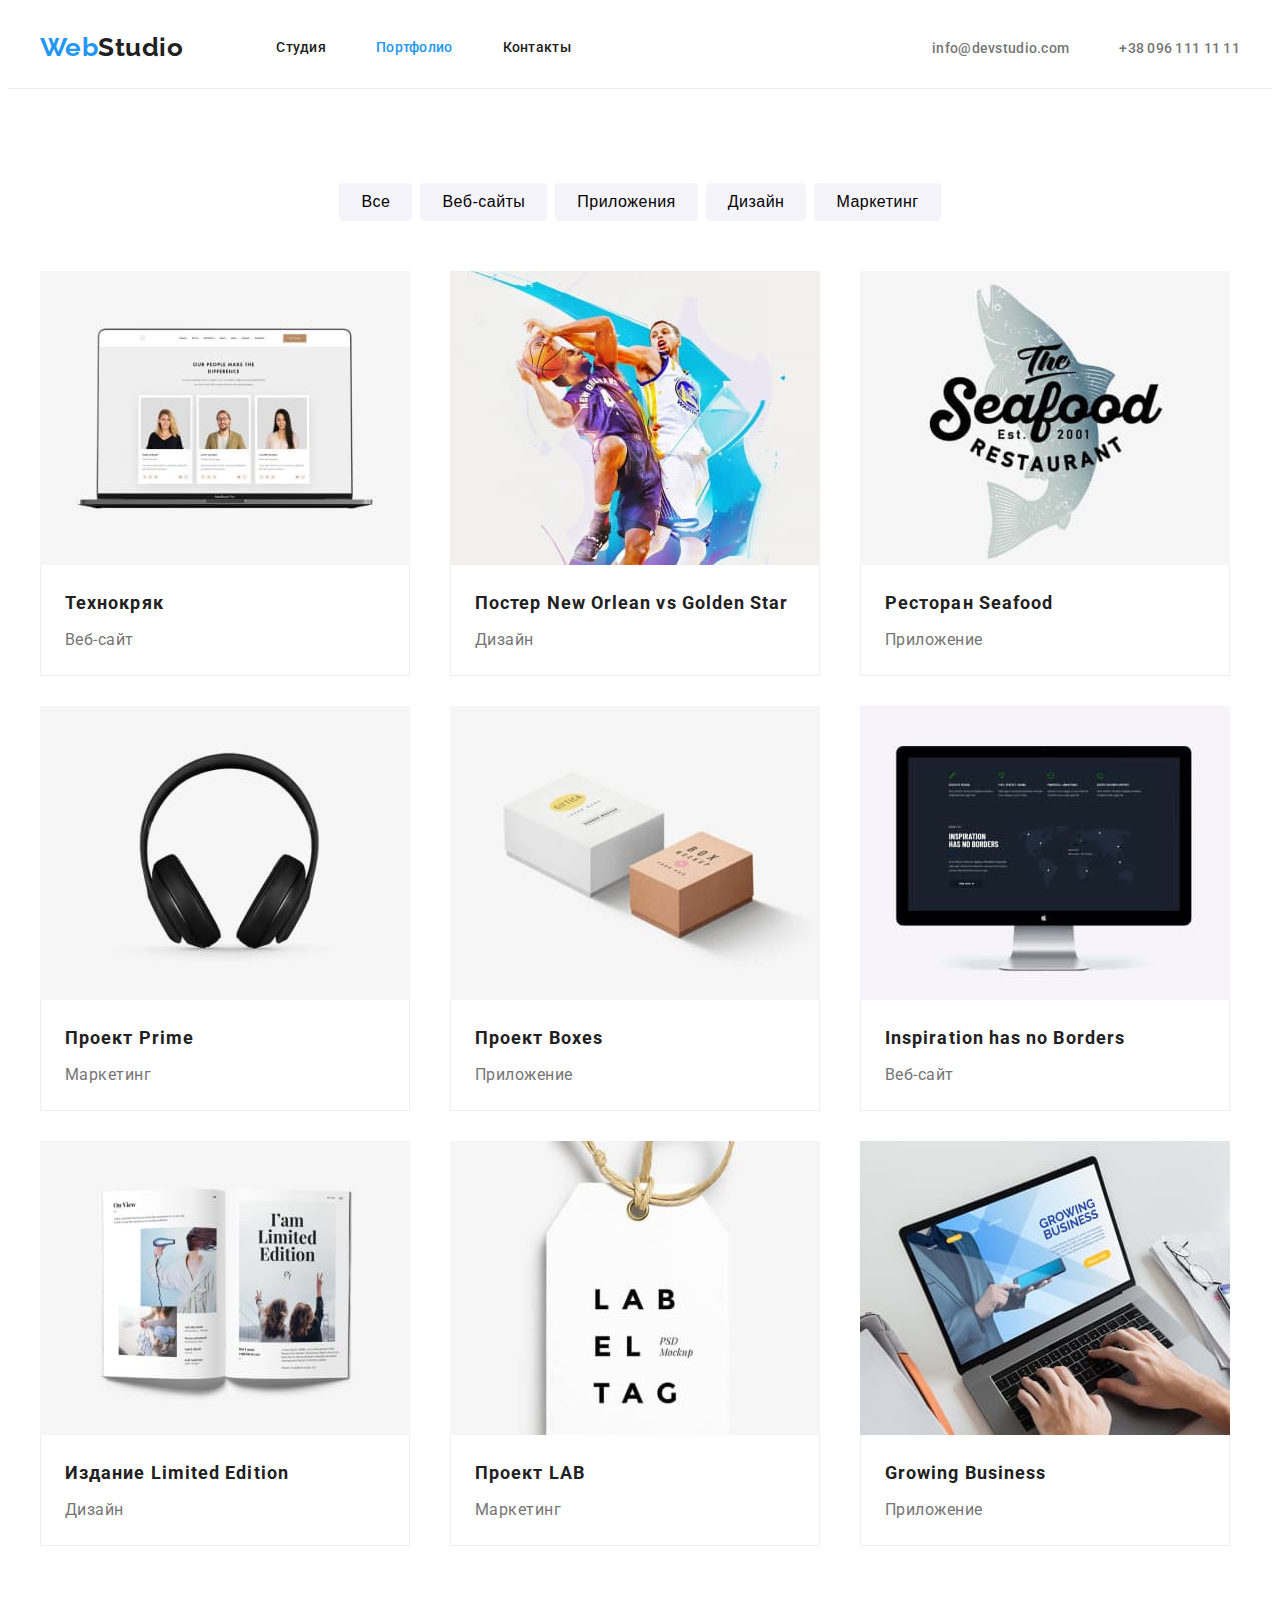
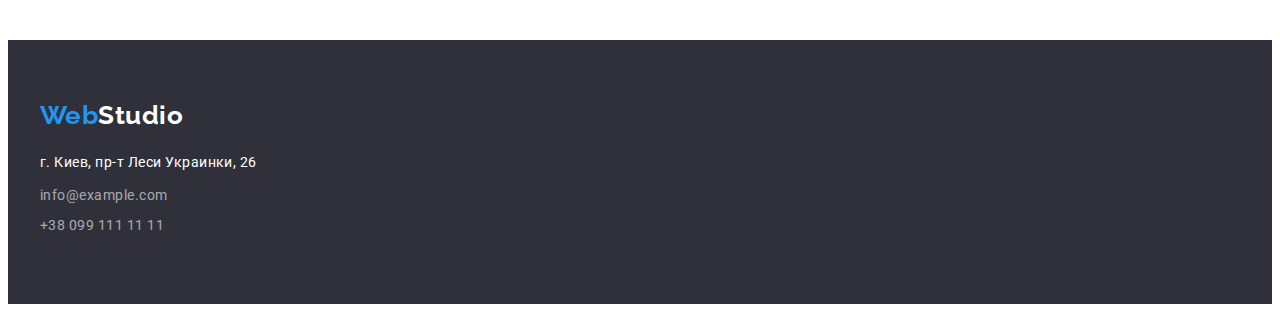
==== commit 39ce41de: "header-fix" ====
--- a/portfolio.html
+++ b/portfolio.html
@@ -16,33 +16,34 @@
 
     <!-- Шапка сайта -->
 
-        <header class="header">
-            <div class="container header-container">
-                <nav class="header-navigation">
-                    <a class="link" lang="en" href="./index.html"><span class="logo">Web</span><span
-                            class="logo-black">Studio</span></a>
-                    <ul class="header-list list">
-                        <li class="header-item">
-                            <a class="header-link link" href="./index.html">Студия</a>
-                        </li>
-                        <li class="header-item">
-                            <a class="header-link link" href="./portfolio.html">Портфолио</a>
-                        </li>
-                        <li class="header-item">
-                            <a class="header-link link" href="">Контакты</a>
-                        </li>
-                    </ul>
-                </nav>
-                <ul class="header-contacts-container">
-                    <li class="header-contacts-item list">
+    <header class="header">
+        <div class="container header-container">
+            <nav class="header-navigation">
+                <a class="logo link" lang="en" href="./index.html">Web<span class="logo-black">Studio</span></a>
+                <ul class="site-nav list">
+                    <li class="header-item">
+                        <a class="header-link link" href="./index.html">Студия</a>
+                    </li>
+                    <li class="header-item">
+                        <a class="header-link link current" href="./portfolio.html">Портфолио</a>
+                    </li>
+                    <li class="header-item">
+                        <a class="header-link link" href="">Контакты</a>
+                    </li>
+                </ul>
+            </nav>
+            <div class="header-contacts-list">
+                <ul class="header-contacts list">
+                    <li class="header-contacts-item">
                         <a class="header-contacts-link link" href="mailto:info@devstudio.com">info@devstudio.com</a>
                     </li>
-                    <li class="header-contacts-item list">
+                    <li class="header-contacts-item">
                         <a class="header-contacts-link link" href="tel:+380961111111">+38 096 111 11 11</a>
                     </li>
                 </ul>
             </div>
-        </header>
+        </div>
+    </header>
 
     <main>
         <section>
--- a/css/styles.css
+++ b/css/styles.css
@@ -5,6 +5,7 @@
   --accent-color: #2196f3;
   --background-color: #2f303a;
   --background-secondary-color: #F5F4FA;
+  --btn-color: #188ce8;
   --card-set-gap: 30px;
 }
 
@@ -58,31 +59,23 @@
 }
 
 
-.header-list {
+.header-navigation {
+  display: flex;
+  /* align-items: center; */
+}
+
+.site-nav {
   display: flex;
   align-items: center;
+}
+
+.site-nav .link.current {
+  color: var(--accent-color);
 }
 
 .header-item:not(:last-child) {
 margin-right: 50px;
 }
-
-.header-navigation {
-  display: flex;
-  align-items: center;
-}
-
-
-.header-contacts-container {
-  display: flex;
-    margin-left: auto;
-  }
-
-.header-contacts-item:not(:last-child) {
-margin-right: 50px;
-}
-
-
 
 .header-link {
   display: block;
@@ -96,6 +89,21 @@
   padding-bottom: 32px;
 }
 
+.header-contacts-list {
+  display: flex;
+  margin-left: auto;
+
+}
+
+.header-contacts {
+  display: flex;
+  }
+
+.header-contacts-item:not(:last-child) {
+margin-right: 50px;
+}
+
+
 .header-contacts-link {
   font-family: Roboto;
   font-style: normal;
@@ -104,8 +112,16 @@
   line-height: 1.14;
   letter-spacing: 0.02em;
   color: var(--secondary-text-color);
-}
-
+  padding-top: 32px;
+  padding-bottom: 32px;
+}
+
+.header-link:hover,
+.header-link:focus, 
+.header-contacts-link:hover,
+.header-contacts-link:focus {
+  color: var(--accent-color);
+}
 
 
 /* Логотип */
@@ -117,11 +133,15 @@
   font-weight: bold;
   font-size: 26px;
   line-height: 1.19;
-    color: var(--accent-color);
+  color: var(--accent-color);
+  margin-right: 93px;
+  padding-top: 24px;
+  padding-bottom: 25px;
+
 }
 
 .logo-black {
-  margin-right: 93px;
+  
   font-family: Raleway;
   font-style: normal;
   font-weight: bold;
@@ -135,7 +155,8 @@
 font-weight: bold;
 font-size: 26px;
 line-height: 1.19;
-color: var(--primary-white-color)
+color: var(--primary-white-color);
+margin-left: -93px;
 }
 
 .logo-black:hover,
@@ -153,14 +174,6 @@
   text-decoration: none;
 }
 
-
-.header-link:hover {
-  color: var(--accent-color);
-}
-
-.header-link:focus {
-  color: var(--accent-color);
-}
 
 
 /* ----------------------Герой--------------------- */
@@ -211,7 +224,11 @@
   display: inline-block;
   min-width: 200px;
   padding: 10px 32px;
-
+}
+
+.hero-btn:hover,
+.hero-btn:focus {
+  background-color: var(--btn-color) ;
 }
 
 
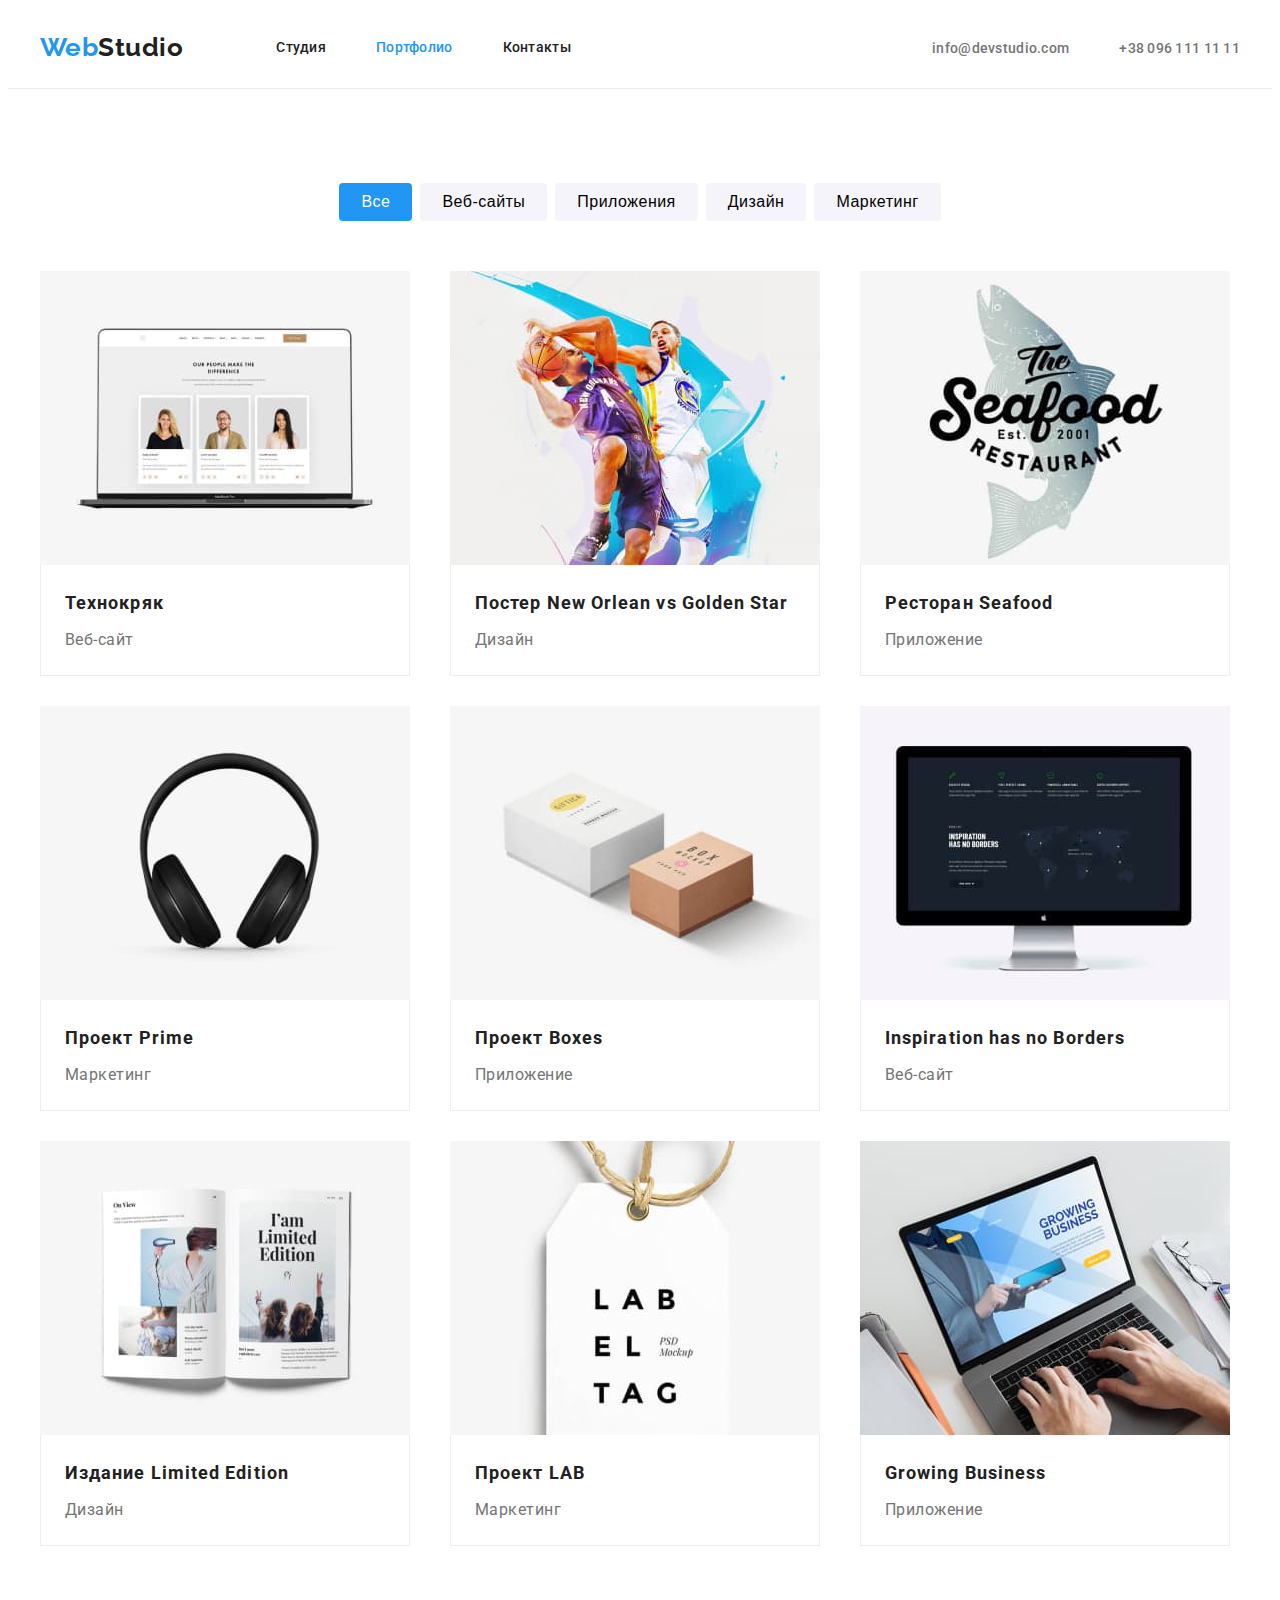
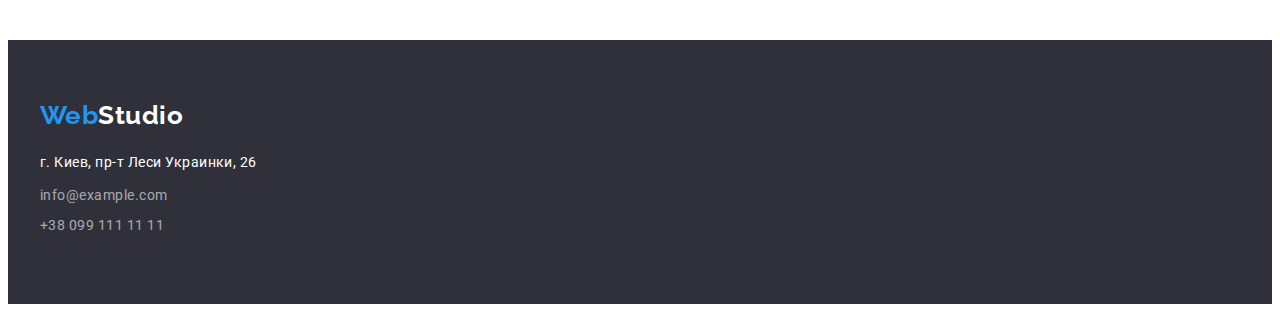
==== commit 7b94d049: "btn-fix" ====
--- a/portfolio.html
+++ b/portfolio.html
@@ -46,26 +46,26 @@
     </header>
 
     <main>
-        <section>
+        <section class="btn-projects-section">
 
             <!-- Фильтр-кнопки -->
 
-            <div class="container btn-projects-section">
+            <div class="container">
             <ul class="btn-list list">
                 <li class="btn-item">
-                    <button class="btn-all" type="button">Все</button>
+                    <button class="btn-all btn-active current" type="button">Все</button>
                 </li>
                 <li class="btn-item">
-                    <button class="btn-web" type="button">Веб-сайты</button>
+                    <button class="btn-web btn-active" type="button">Веб-сайты</button>
                 </li>
                 <li class="btn-item">
-                    <button class="btn-app" type="button">Приложения</button>
+                    <button class="btn-app btn-active" type="button">Приложения</button>
                 </li>
                 <li class="btn-item">
-                    <button class="btn-design" type="button">Дизайн</button>
+                    <button class="btn-design btn-active" type="button">Дизайн</button>
                 </li>
                 <li class="btn-item">
-                    <button class="btn-marketing" type="button">Маркетинг</button>
+                    <button class="btn-marketing btn-active" type="button">Маркетинг</button>
                 </li>
             </ul>
             
@@ -181,21 +181,19 @@
 
 <!-- Футер -->
 
-<footer class="footer-section">
-    <address>
+    <footer class="footer-section">
         <div class="container">
-            <div class="footer-logo">
-                <a class="link" lang="en" href="./index.html"><span class="logo">Web</span><span
-                        class="logo-white">Studio</span></a>
-            </div>
-            <ul class="footer-list list">
-                <li><a class="footer-adress link" href="">г. Киев, пр-т Леси Украинки, 26</a></li>
-                <li><a class="footer-contacts link" href="mailto:info@example.com">info@example.com</a></li>
-                <li><a class="footer-contacts link" href="tel:+380991111111">+38 099 111 11 11</a></li>
-            </ul>
+            <a class="footer-logo link" lang="en" href="./index.html"><span class="logo">Web</span><span
+                    class="logo-white">Studio</span></a>
+            <address>
+                <ul class="footer-list list">
+                    <li><a class="footer-adress link" href="">г. Киев, пр-т Леси Украинки, 26</a></li>
+                    <li><a class="footer-contacts link" href="mailto:info@example.com">info@example.com</a></li>
+                    <li><a class="footer-contacts link" href="tel:+380991111111">+38 099 111 11 11</a></li>
+                </ul>
+            </address>
         </div>
-    </address>
-</footer>
+    </footer>
 
 </body>
 </html>--- a/css/styles.css
+++ b/css/styles.css
@@ -180,15 +180,15 @@
 
 .hero {
   display: flex;
-  background-color: var(--background-color);
   height: 600px;
   align-items: center;
+  background-color: var(--background-color);
+  padding: 200px 0;
 }
 
 .hero-container {
- text-align: center;
- padding: 200px 0;
- max-width: 696px;
+  text-align: center;
+  max-width: 696px;
 
 }
 
@@ -261,12 +261,16 @@
 color: var(--secondary-text-color);
 }
 
-.features-list > .features-list-container {
+.features-list {
+  margin-right: -30px;
+}
+
+.features-list-item {
 flex-basis: calc(100% / 4 - var(--card-set-gap));
 margin-right: var(--card-set-gap);
 }
 
-.features-list-container:not(:nth-last-child) {
+.features-list-item:not(:nth-last-child) {
   margin-right: var(--card-set-gap);
 }
 
@@ -290,6 +294,7 @@
 font-size: 36px;
 line-height: 1.17;
 text-align: center;
+color: var(--primary-text-color);
 }
 
 .services-list {
@@ -297,7 +302,7 @@
 }
 
 .services-list-item {
-flex-basis: calc(100% / 3) ;  
+flex-basis: calc(100% - 2 * 30px / 3) ;  
 }
 
 .services-list-item:not(:last-child) {
@@ -374,6 +379,7 @@
 }
 
 .footer-logo {
+display: block;
 margin-bottom: 20px;
 }
 
@@ -393,6 +399,13 @@
 line-height: 1.71;
 color: rgba(255, 255, 255, 0.6);
 margin-bottom: 6px;
+}
+
+.footer-adress:hover,
+.footer-adress:focus,
+.footer-contacts:hover,
+.footer-contacts:focus {
+  color: var(--accent-color);
 }
 
 /* ----------------------Страница Портфолио------------------ */
@@ -443,7 +456,16 @@
 .btn-design:hover,
 .btn-design:focus,
 .btn-marketing:hover,
-.btn-marketing:focus {
+.btn-marketing:focus,
+.btn-active:hover,
+.btn-active:focus {
+  color: var(--primary-white-color);
+  background-color: var(--accent-color);
+}
+
+
+
+.btn-list .btn-all.current {
   color: var(--primary-white-color);
   background-color: var(--accent-color);
 }
